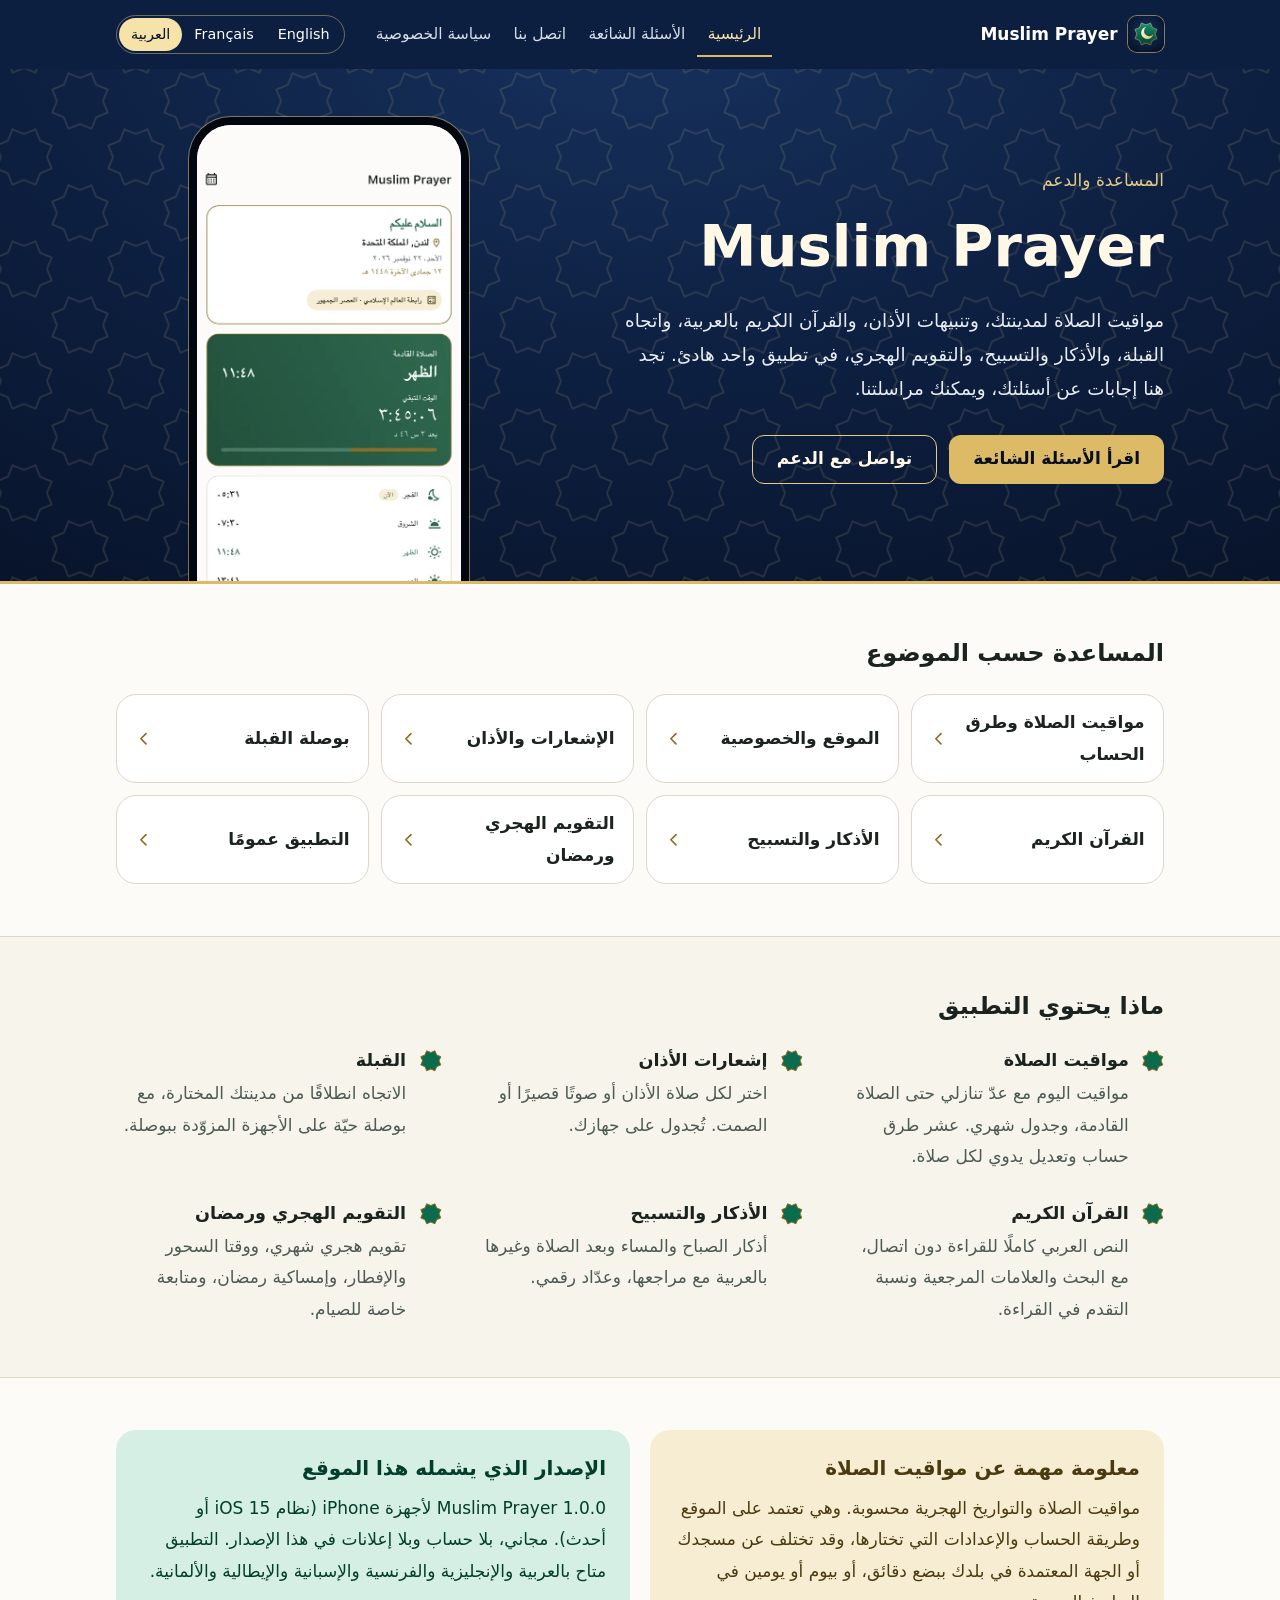
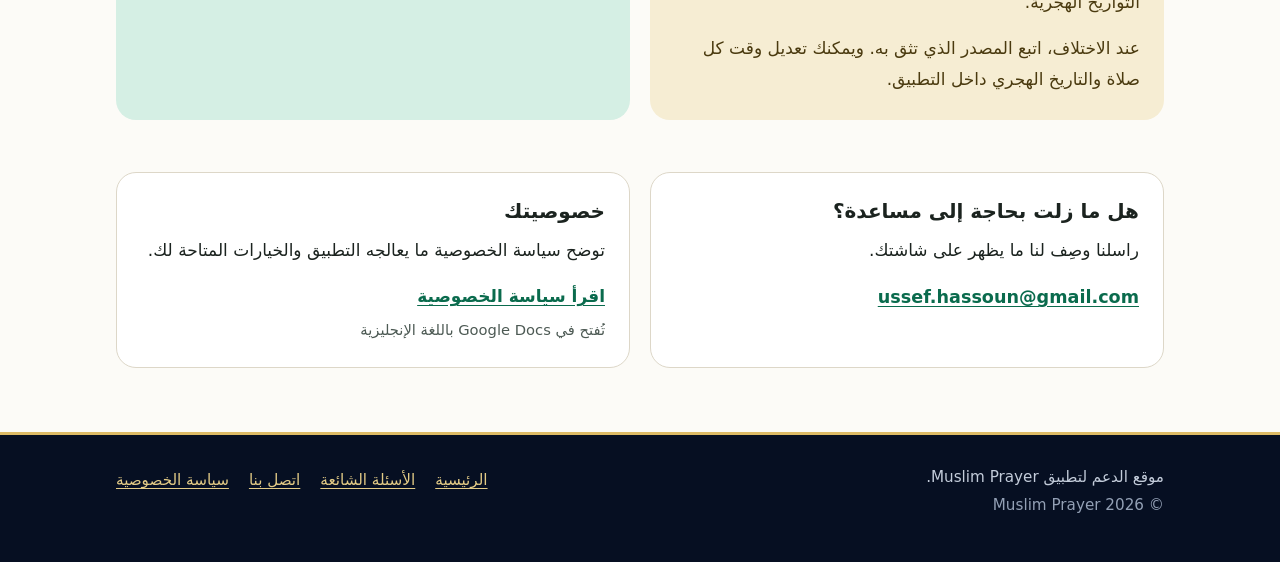
==== docs/ar/index.html @ 26692f29 "Muslim Prayer support website English, French and Arabic static site for GitHub Pages: home, FAQ, co" ====
<!doctype html>
<html lang="ar" dir="rtl">
<head>
<meta charset="utf-8">
<meta name="viewport" content="width=device-width, initial-scale=1">
<title>Muslim Prayer – الدعم</title>
<meta name="description" content="دعم تطبيق Muslim Prayer‏: مواقيت الصلاة وإشعارات الأذان والقبلة والقرآن الكريم والأذكار والتقويم الهجري. إجابات عن الأسئلة الشائعة وطريقة التواصل معنا.">
<link rel="canonical" href="https://hassoundev.github.io/muslim-prayer-support/ar/">
<link rel="alternate" hreflang="en" href="https://hassoundev.github.io/muslim-prayer-support/">
<link rel="alternate" hreflang="fr" href="https://hassoundev.github.io/muslim-prayer-support/fr/">
<link rel="alternate" hreflang="ar" href="https://hassoundev.github.io/muslim-prayer-support/ar/">
<link rel="alternate" hreflang="x-default" href="https://hassoundev.github.io/muslim-prayer-support/">
<meta property="og:type" content="website">
<meta property="og:site_name" content="Muslim Prayer">
<meta property="og:title" content="Muslim Prayer – الدعم">
<meta property="og:description" content="دعم تطبيق Muslim Prayer‏: مواقيت الصلاة وإشعارات الأذان والقبلة والقرآن الكريم والأذكار والتقويم الهجري. إجابات عن الأسئلة الشائعة وطريقة التواصل معنا.">
<meta property="og:url" content="https://hassoundev.github.io/muslim-prayer-support/ar/">
<meta property="og:image" content="https://hassoundev.github.io/muslim-prayer-support/assets/og.png">
<meta property="og:image:width" content="1200">
<meta property="og:image:height" content="630">
<meta property="og:image:alt" content="Muslim Prayer">
<meta property="og:locale" content="ar_AR">
<meta property="og:locale:alternate" content="en_US">
<meta property="og:locale:alternate" content="fr_FR">
<meta name="twitter:card" content="summary_large_image">
<meta name="color-scheme" content="light dark">
<meta name="theme-color" content="#0D1F40">
<link rel="icon" href="../assets/icon.svg" type="image/svg+xml">
<link rel="icon" href="../assets/favicon-32.png" sizes="32x32" type="image/png">
<link rel="apple-touch-icon" href="../assets/apple-touch-icon.png">
<link rel="stylesheet" href="../assets/style.css">
<script src="../assets/site.js" defer></script>
</head>
<body class="page-home">
<a class="skip" href="#main">الانتقال إلى المحتوى</a>
<header class="top">
<div class="wrap top-in">
<a class="brand" href="./"><img src="../assets/icon.svg" width="36" height="36" alt=""><span><bdi>Muslim Prayer</bdi></span></a>
<nav class="main" aria-label="القائمة الرئيسية"><ul><li><a href="./" aria-current="page">الرئيسية</a></li><li><a href="faq.html">الأسئلة الشائعة</a></li><li><a href="contact.html">اتصل بنا</a></li><li><a href="https://docs.google.com/document/d/1N44JQ4huydzqZc0Ibdk7IAWQGMgm_pN5pPzlLWqxU9c/edit?usp=sharing" rel="noopener noreferrer">سياسة الخصوصية</a></li></ul></nav>
<nav class="langs" aria-label="اللغة"><ul><li><a href="../" lang="en" hreflang="en" dir="ltr" data-lang-link>English</a></li><li><a href="../fr/" lang="fr" hreflang="fr" dir="ltr" data-lang-link>Français</a></li><li><a href="./" lang="ar" hreflang="ar" dir="rtl" data-lang-link aria-current="true">العربية</a></li></ul></nav>
</div>
</header>
<main id="main">
<section class="hero">
<div class="wrap hero-in">
<div class="hero-text">
<p class="kicker">المساعدة والدعم</p>
<h1><bdi>Muslim Prayer</bdi></h1>
<p class="lead">مواقيت الصلاة لمدينتك، وتنبيهات الأذان، والقرآن الكريم بالعربية، واتجاه القبلة، والأذكار والتسبيح، والتقويم الهجري، في تطبيق واحد هادئ. تجد هنا إجابات عن أسئلتك، ويمكنك مراسلتنا.</p>
<p class="actions"><a class="btn gold" href="faq.html">اقرأ الأسئلة الشائعة</a>
<a class="btn line" href="contact.html">تواصل مع الدعم</a></p>
</div>
<div class="phone"><img src="../assets/home-ar.webp" width="560" height="1217" alt="الشاشة الرئيسية لتطبيق Muslim Prayer‏: الصلاة القادمة مع عدّ تنازلي، ومواقيت اليوم في لندن."></div>
</div>
</section>
<section class="wrap sec" aria-labelledby="topics">
<h2 id="topics">المساعدة حسب الموضوع</h2>
<ul class="topics"><li><a href="faq.html#prayer-times"><span>مواقيت الصلاة وطرق الحساب</span><svg class="chev" viewBox="0 0 24 24" aria-hidden="true"><path d="M9 5l7 7-7 7"/></svg></a></li><li><a href="faq.html#location-privacy"><span>الموقع والخصوصية</span><svg class="chev" viewBox="0 0 24 24" aria-hidden="true"><path d="M9 5l7 7-7 7"/></svg></a></li><li><a href="faq.html#notifications"><span>الإشعارات والأذان</span><svg class="chev" viewBox="0 0 24 24" aria-hidden="true"><path d="M9 5l7 7-7 7"/></svg></a></li><li><a href="faq.html#qibla"><span>بوصلة القبلة</span><svg class="chev" viewBox="0 0 24 24" aria-hidden="true"><path d="M9 5l7 7-7 7"/></svg></a></li><li><a href="faq.html#quran"><span>القرآن الكريم</span><svg class="chev" viewBox="0 0 24 24" aria-hidden="true"><path d="M9 5l7 7-7 7"/></svg></a></li><li><a href="faq.html#adhkar"><span>الأذكار والتسبيح</span><svg class="chev" viewBox="0 0 24 24" aria-hidden="true"><path d="M9 5l7 7-7 7"/></svg></a></li><li><a href="faq.html#hijri"><span>التقويم الهجري ورمضان</span><svg class="chev" viewBox="0 0 24 24" aria-hidden="true"><path d="M9 5l7 7-7 7"/></svg></a></li><li><a href="faq.html#general"><span>التطبيق عمومًا</span><svg class="chev" viewBox="0 0 24 24" aria-hidden="true"><path d="M9 5l7 7-7 7"/></svg></a></li></ul>
</section>
<section class="band" aria-labelledby="features">
<div class="wrap sec">
<h2 id="features">ماذا يحتوي التطبيق</h2>
<ul class="features"><li><svg class="star" viewBox="0 0 24 24" aria-hidden="true"><path d="M16.6 .9l1.9 4.6 4.6 1.9L21.2 12l1.9 4.6-4.6 1.9-1.9 4.6L12 21.2l-4.6 1.9-1.9-4.6L.9 16.6 2.8 12 .9 7.4l4.6-1.9L7.4.9 12 2.8z"/></svg><div><h3>مواقيت الصلاة</h3><p>مواقيت اليوم مع عدّ تنازلي حتى الصلاة القادمة، وجدول شهري. عشر طرق حساب وتعديل يدوي لكل صلاة.</p></div></li><li><svg class="star" viewBox="0 0 24 24" aria-hidden="true"><path d="M16.6 .9l1.9 4.6 4.6 1.9L21.2 12l1.9 4.6-4.6 1.9-1.9 4.6L12 21.2l-4.6 1.9-1.9-4.6L.9 16.6 2.8 12 .9 7.4l4.6-1.9L7.4.9 12 2.8z"/></svg><div><h3>إشعارات الأذان</h3><p>اختر لكل صلاة الأذان أو صوتًا قصيرًا أو الصمت. تُجدول على جهازك.</p></div></li><li><svg class="star" viewBox="0 0 24 24" aria-hidden="true"><path d="M16.6 .9l1.9 4.6 4.6 1.9L21.2 12l1.9 4.6-4.6 1.9-1.9 4.6L12 21.2l-4.6 1.9-1.9-4.6L.9 16.6 2.8 12 .9 7.4l4.6-1.9L7.4.9 12 2.8z"/></svg><div><h3>القبلة</h3><p>الاتجاه انطلاقًا من مدينتك المختارة، مع بوصلة حيّة على الأجهزة المزوّدة ببوصلة.</p></div></li><li><svg class="star" viewBox="0 0 24 24" aria-hidden="true"><path d="M16.6 .9l1.9 4.6 4.6 1.9L21.2 12l1.9 4.6-4.6 1.9-1.9 4.6L12 21.2l-4.6 1.9-1.9-4.6L.9 16.6 2.8 12 .9 7.4l4.6-1.9L7.4.9 12 2.8z"/></svg><div><h3>القرآن الكريم</h3><p>النص العربي كاملًا للقراءة دون اتصال، مع البحث والعلامات المرجعية ونسبة التقدم في القراءة.</p></div></li><li><svg class="star" viewBox="0 0 24 24" aria-hidden="true"><path d="M16.6 .9l1.9 4.6 4.6 1.9L21.2 12l1.9 4.6-4.6 1.9-1.9 4.6L12 21.2l-4.6 1.9-1.9-4.6L.9 16.6 2.8 12 .9 7.4l4.6-1.9L7.4.9 12 2.8z"/></svg><div><h3>الأذكار والتسبيح</h3><p>أذكار الصباح والمساء وبعد الصلاة وغيرها بالعربية مع مراجعها، وعدّاد رقمي.</p></div></li><li><svg class="star" viewBox="0 0 24 24" aria-hidden="true"><path d="M16.6 .9l1.9 4.6 4.6 1.9L21.2 12l1.9 4.6-4.6 1.9-1.9 4.6L12 21.2l-4.6 1.9-1.9-4.6L.9 16.6 2.8 12 .9 7.4l4.6-1.9L7.4.9 12 2.8z"/></svg><div><h3>التقويم الهجري ورمضان</h3><p>تقويم هجري شهري، ووقتا السحور والإفطار، وإمساكية رمضان، ومتابعة خاصة للصيام.</p></div></li></ul>
</div>
</section>
<section class="wrap sec duo">
<div class="note"><h2>معلومة مهمة عن مواقيت الصلاة</h2><p>مواقيت الصلاة والتواريخ الهجرية محسوبة. وهي تعتمد على الموقع وطريقة الحساب والإعدادات التي تختارها، وقد تختلف عن مسجدك أو الجهة المعتمدة في بلدك ببضع دقائق، أو بيوم أو يومين في التواريخ الهجرية.</p>
<p>عند الاختلاف، اتبع المصدر الذي تثق به. ويمكنك تعديل وقت كل صلاة والتاريخ الهجري داخل التطبيق.</p></div>
<div class="note plain"><h2>الإصدار الذي يشمله هذا الموقع</h2><p>Muslim Prayer 1.0.0 لأجهزة iPhone (نظام iOS 15 أو أحدث). مجاني، بلا حساب وبلا إعلانات في هذا الإصدار. التطبيق متاح بالعربية والإنجليزية والفرنسية والإسبانية والإيطالية والألمانية.</p></div>
</section>
<section class="wrap sec duo last">
<div class="card" id="contact"><h2>هل ما زلت بحاجة إلى مساعدة؟</h2><p>راسلنا وصِف لنا ما يظهر على شاشتك.</p>
<p><a class="email" href="mailto:ussef.hassoun@gmail.com?subject=Muslim%20Prayer%20%E2%80%93%20%D8%A7%D9%84%D8%AF%D8%B9%D9%85"><bdi dir="ltr">ussef.hassoun@gmail.com</bdi></a></p></div>
<div class="card"><h2>خصوصيتك</h2><p>توضح سياسة الخصوصية ما يعالجه التطبيق والخيارات المتاحة لك.</p>
<p><a class="strong" href="https://docs.google.com/document/d/1N44JQ4huydzqZc0Ibdk7IAWQGMgm_pN5pPzlLWqxU9c/edit?usp=sharing" rel="noopener noreferrer">اقرأ سياسة الخصوصية</a><span class="hint">تُفتح في Google Docs باللغة الإنجليزية</span></p></div>
</section>
</main>
<footer class="foot">
<div class="wrap foot-in">
<p>موقع الدعم لتطبيق Muslim Prayer‏.<br><span class="copy">© 2026 <bdi>Muslim Prayer</bdi></span></p>
<nav aria-label="القائمة الرئيسية (2)"><ul><li><a href="./" aria-current="page">الرئيسية</a></li><li><a href="faq.html">الأسئلة الشائعة</a></li><li><a href="contact.html">اتصل بنا</a></li><li><a href="https://docs.google.com/document/d/1N44JQ4huydzqZc0Ibdk7IAWQGMgm_pN5pPzlLWqxU9c/edit?usp=sharing" rel="noopener noreferrer">سياسة الخصوصية</a></li></ul></nav>
</div>
</footer>
</body>
</html>
---- docs/assets/style.css ----
/* Muslim Prayer support site.
   Colours: lib/core/theme/app_colors.dart (light/dark roles of app_theme.dart)
   and the Khatam Seal icon palette (docs/APP_ICON_DESIGN.md). */
:root {
  --emerald-900: #033d2c; --emerald-800: #05513a; --emerald-700: #0a6b4d;
  --navy: #0d1f40; --navy-deep: #060f22; --navy-light: #17325e;
  --gold: #ddbb66; --gold-line: #e3cb86; --gold-light: #f6e3aa; --ivory: #fff8e6;

  --bg: #fcfbf7; --band: #f7f4ec; --card: #fff; --line: #ddd7c8;
  --text: #1b231f; --muted: #4d5a54;
  --primary: #0a6b4d; --on-primary: #fff; --soft: #d5efe4; --on-soft: #033d2c;
  --accent: #8c6d1f; --accent-soft: #f6edd3; --on-accent-soft: #4a3a0f;
  --font: system-ui, -apple-system, "Segoe UI", Roboto, "Helvetica Neue", Arial, sans-serif;
  color-scheme: light;
}
:root:lang(ar) {
  --font: system-ui, -apple-system, "Segoe UI", "SF Arabic", "Geeza Pro", "Noto Sans Arabic", Tahoma, sans-serif;
}
@media (prefers-color-scheme: dark) {
  :root {
    --bg: #0b1210; --band: #111a17; --card: #17231f; --line: #34443e;
    --text: #e6ece9; --muted: #a9b7b1;
    --primary: #6cc3a2; --on-primary: #033d2c; --soft: #05513a; --on-soft: #d5efe4;
    --accent: #e3cb86; --accent-soft: #2c2610; --on-accent-soft: #f6edd3;
    color-scheme: dark;
  }
}
*, *::before, *::after { box-sizing: border-box; }
html { scroll-padding-top: 1rem; -webkit-text-size-adjust: 100%; }
body { margin: 0; background: var(--bg); color: var(--text); font: 1.0625rem/1.65 var(--font); overflow-wrap: break-word; }
:lang(ar) body, body:lang(ar) { line-height: 1.85; }
img, svg { max-width: 100%; height: auto; display: block; }
h1, h2, h3 { line-height: 1.25; margin: 0; text-wrap: balance; }
:lang(ar) :is(h1, h2, h3) { line-height: 1.45; }
h2 { font-size: 1.5rem; }
p { margin: 0 0 .9rem; }
p:last-child { margin-bottom: 0; }
ul { margin: 0; padding: 0; }
a { color: var(--primary); text-underline-offset: .18em; }
a:focus-visible, summary:focus-visible { outline: 3px solid var(--gold); outline-offset: 3px; border-radius: 6px; }
.wrap { width: 100%; max-width: 68rem; margin-inline: auto; padding-inline: 1.25rem; }
.skip { position: absolute; inset-inline-start: 1rem; top: -4rem; background: var(--gold-light); color: var(--navy-deep); padding: .6rem 1rem; border-radius: 0 0 12px 12px; z-index: 5; }
.skip:focus { top: 0; }

/* Header */
.top { background: var(--navy); color: #fff; }
.top-in { display: flex; flex-wrap: wrap; align-items: center; gap: .35rem 1.25rem; padding-block: .7rem; }
.top ul { display: flex; flex-wrap: wrap; list-style: none; }
.top a { color: inherit; text-decoration: none; }
.brand { display: flex; align-items: center; gap: .65rem; font-weight: 650; white-space: nowrap; }
.brand img { border-radius: 9px; box-shadow: 0 0 0 1px rgb(227 203 134 / .55); }
.main { margin-inline-start: auto; }
.main a { display: block; padding: .55rem .7rem; color: #d7deea; font-size: .97rem; border-radius: 8px; }
.main a:hover { color: #fff; background: rgb(255 255 255 / .08); }
.main a[aria-current] { color: var(--gold-light); box-shadow: inset 0 -2px var(--gold); border-radius: 8px 8px 0 0; }
.langs ul { border: 1px solid rgb(227 203 134 / .45); border-radius: 999px; padding: 2px; flex-wrap: nowrap; }
.langs a { display: block; padding: .35rem .75rem; border-radius: 999px; font-size: .9rem; line-height: 1.5; white-space: nowrap; }
.langs a:hover { background: rgb(255 255 255 / .1); }
.langs a[aria-current] { background: var(--gold-light); color: var(--navy-deep); }

/* Home hero */
.hero { background: radial-gradient(90rem 50rem at 50% -10%, var(--navy-light), var(--navy) 45%, var(--navy-deep)); color: #e9edf4; position: relative; overflow: hidden; border-bottom: 3px solid var(--gold); }
.hero::before { content: ""; position: absolute; inset: 0; background: url(pattern.svg) center / 7rem; opacity: .13; }
.hero-in { position: relative; display: grid; grid-template-columns: 1.15fr .85fr; gap: 2rem 3rem; align-items: end; }
.hero-text { padding-block: 4.5rem; align-self: center; }
.kicker { color: var(--gold-line); margin-bottom: .5rem; }
.hero h1 { font-size: clamp(2.4rem, 6vw, 3.6rem); color: var(--ivory); font-weight: 700; letter-spacing: -.02em; }
.lead { font-size: 1.15rem; }
.hero .lead { margin: 1rem 0 1.75rem; max-width: 34rem; }
.actions { display: flex; flex-wrap: wrap; gap: .75rem; }
.btn { display: inline-block; padding: .8rem 1.5rem; border-radius: 12px; font-weight: 600; text-decoration: none; line-height: 1.4; }
.btn.gold { background: var(--gold); color: var(--navy-deep); }
.btn.gold:hover { background: var(--gold-light); }
.btn.line { border: 1px solid var(--gold-line); color: var(--ivory); padding-block: calc(.8rem - 1px); }
.btn.line:hover { background: rgb(255 255 255 / .08); }
.btn.green { background: var(--primary); color: var(--on-primary); }
.btn.green:hover { filter: brightness(1.1); }
.phone { justify-self: center; width: min(17.5rem, 78vw); max-height: 29rem; overflow: hidden; margin-top: 3rem; border: 8px solid #02060f; border-bottom: 0; border-radius: 42px 42px 0 0; box-shadow: 0 0 0 1px rgb(227 203 134 / .5); background: #fcfbf7; }
.phone img { width: 100%; }

/* Sections */
.sec { padding-block: 3.25rem; }
.band { background: var(--band); border-block: 1px solid var(--line); }
.sec > h2 { margin-bottom: 1.5rem; }
.topics { list-style: none; display: grid; grid-template-columns: repeat(auto-fill, minmax(min(100%, 15rem), 1fr)); gap: .75rem; }
.topics a { height: 100%; display: flex; align-items: center; justify-content: space-between; gap: 1rem; min-height: 3.75rem; padding: .75rem 1.15rem; background: var(--card); border: 1px solid var(--line); border-radius: 20px; color: var(--text); text-decoration: none; font-weight: 550; }
.topics a:hover { border-color: var(--accent); }
.chev { width: 1.1rem; flex: none; fill: none; stroke: var(--accent); stroke-width: 2.2; stroke-linecap: round; stroke-linejoin: round; }
[dir=rtl] .chev { transform: scaleX(-1); }
.star { width: 1.35rem; height: 1.35rem; flex: none; fill: var(--primary); stroke: var(--accent); stroke-width: 1.1; stroke-linejoin: round; overflow: visible; }
.features { list-style: none; display: grid; grid-template-columns: repeat(auto-fit, minmax(min(100%, 18rem), 1fr)); gap: 1.75rem 2.25rem; }
.features li { display: flex; gap: .85rem; }
.features .star { margin-top: .15rem; }
.features h3 { font-size: 1.1rem; margin-bottom: .3rem; }
.features p { color: var(--muted); }
.duo { display: grid; grid-template-columns: repeat(auto-fit, minmax(min(100%, 22rem), 1fr)); gap: 1.25rem; }
.duo h2, .card h2 { font-size: 1.25rem; margin-bottom: .6rem; }
.duo.last { padding-top: 0; padding-bottom: 4rem; }
.note { background: var(--accent-soft); color: var(--on-accent-soft); border-radius: 20px; padding: 1.5rem; }
.note.plain { background: var(--soft); color: var(--on-soft); }
.card { background: var(--card); border: 1px solid var(--line); border-radius: 20px; padding: 1.5rem; }
.email { font-weight: 650; font-size: 1.1rem; overflow-wrap: anywhere; }
.strong { font-weight: 600; }
.hint { display: block; color: var(--muted); font-size: .92rem; margin-top: .2rem; }
.is-placeholder { background: #ffe08a; color: #4a2b00; padding: .15em .45em; border-radius: 6px; outline: 2px dashed #b3261e; outline-offset: 2px; }
.placeholder-note { display: block; color: #b3261e; font-size: .92rem; font-weight: 400; margin-top: .6rem; }
@media (prefers-color-scheme: dark) { .placeholder-note { color: #f2b8b5; } }

/* FAQ and contact */
.pagehead { background: var(--band); border-bottom: 1px solid var(--line); padding-block: 2.75rem; }
.pagehead h1 { font-size: clamp(1.9rem, 5vw, 2.6rem); letter-spacing: -.015em; margin-bottom: .6rem; }
:lang(ar) :is(.pagehead h1, .hero h1) { letter-spacing: 0; }
.pagehead .lead { color: var(--muted); max-width: 44rem; }
.faq { display: grid; grid-template-columns: 15.5rem minmax(0, 1fr); gap: 3rem; padding-block: 2.5rem 4rem; align-items: start; }
.toc { position: sticky; top: 1.25rem; }
.toc h2 { font-size: .95rem; color: var(--muted); font-weight: 600; margin-bottom: .5rem; }
.toc ul { list-style: none; border-inline-start: 2px solid var(--line); }
.toc a { display: block; padding: .38rem .9rem; color: var(--text); text-decoration: none; font-size: .97rem; line-height: 1.45; }
.toc a:hover { color: var(--primary); text-decoration: underline; }
.faq-body section { margin-bottom: 2.75rem; scroll-margin-top: 1rem; }
.faq-body section > h2 { display: flex; align-items: center; gap: .7rem; margin-bottom: .75rem; font-size: 1.4rem; }
details { border-bottom: 1px solid var(--line); scroll-margin-top: 1rem; }
summary { display: flex; justify-content: space-between; align-items: center; gap: 1rem; padding: .95rem .25rem; cursor: pointer; list-style: none; }
summary::-webkit-details-marker { display: none; }
summary::after { content: ""; flex: none; width: .55rem; height: .55rem; margin-inline: .5rem; border: solid var(--accent); border-width: 0 2px 2px 0; transform: translateY(-2px) rotate(45deg); transition: transform .15s; }
details[open] summary::after { transform: translateY(2px) rotate(225deg); }
summary h3 { font-size: 1.05rem; font-weight: 600; }
summary:hover h3 { color: var(--primary); }
.answer { padding: 0 .25rem 1.25rem; max-width: 42rem; }
.answer ul, .contact ul { padding-inline-start: 1.25rem; margin-bottom: .9rem; }
.answer li, .contact li { margin-bottom: .35rem; }
li::marker { color: var(--accent); }
.after { margin-top: 1.1rem; }
.contact { display: grid; grid-template-columns: minmax(0, 24rem) minmax(0, 1fr); gap: 2.5rem 3.5rem; padding-block: 2.75rem 4rem; align-items: start; }
.label { color: var(--muted); margin-bottom: .25rem; }
.big { margin-bottom: 1.25rem; }
.contact-side section { margin-bottom: 2rem; }
.contact-side h2 { font-size: 1.2rem; margin-bottom: .5rem; }

/* Footer, 404 */
.foot { background: var(--navy-deep); color: #c3ccda; font-size: .95rem; border-top: 3px solid var(--gold); }
.foot-in { display: flex; flex-wrap: wrap; justify-content: space-between; gap: 1rem 2rem; padding-block: 1.75rem; }
.foot ul { display: flex; flex-wrap: wrap; gap: .35rem 1.25rem; list-style: none; }
.foot a { color: var(--gold-line); display: inline-block; padding-block: .2rem; }
.copy { color: #93a0b5; }
.nf { padding-block: 3rem; }
.nf img { border-radius: 18px; }
.nf h1 { margin-block: 1rem 1.5rem; }
.nf-grid { display: grid; grid-template-columns: repeat(auto-fit, minmax(min(100%, 17rem), 1fr)); gap: 2rem; }
.nf h2 { font-size: 1.2rem; margin-bottom: .5rem; }

@media (max-width: 60rem) {
  .main { order: 3; width: 100%; margin: 0 -.7rem; }
  .top-in { justify-content: space-between; }
}
@media (max-width: 48rem) {
  .hero-in, .faq, .contact { grid-template-columns: minmax(0, 1fr); }
  .hero-text { padding-block: 3rem 0; }
  .phone { margin-top: 1rem; max-height: 22rem; }
  .sec { padding-block: 2.5rem; }
  .faq { gap: 2rem; padding-top: 1.5rem; }
  .toc { position: static; }
}
@media (max-width: 30rem) {
  .brand { gap: .5rem; font-size: .98rem; }
  .brand img { width: 30px; height: 30px; border-radius: 8px; }
  .langs a { padding-inline: .5rem; font-size: .84rem; }
  .top-in { column-gap: .4rem; }
  .main a { padding-inline: .55rem; font-size: .92rem; }
  .main { margin: 0 -.55rem; }
}
@media (prefers-reduced-motion: reduce) { summary::after { transition: none; } }
@media print { .top, .foot, .toc, .phone { display: none; } }
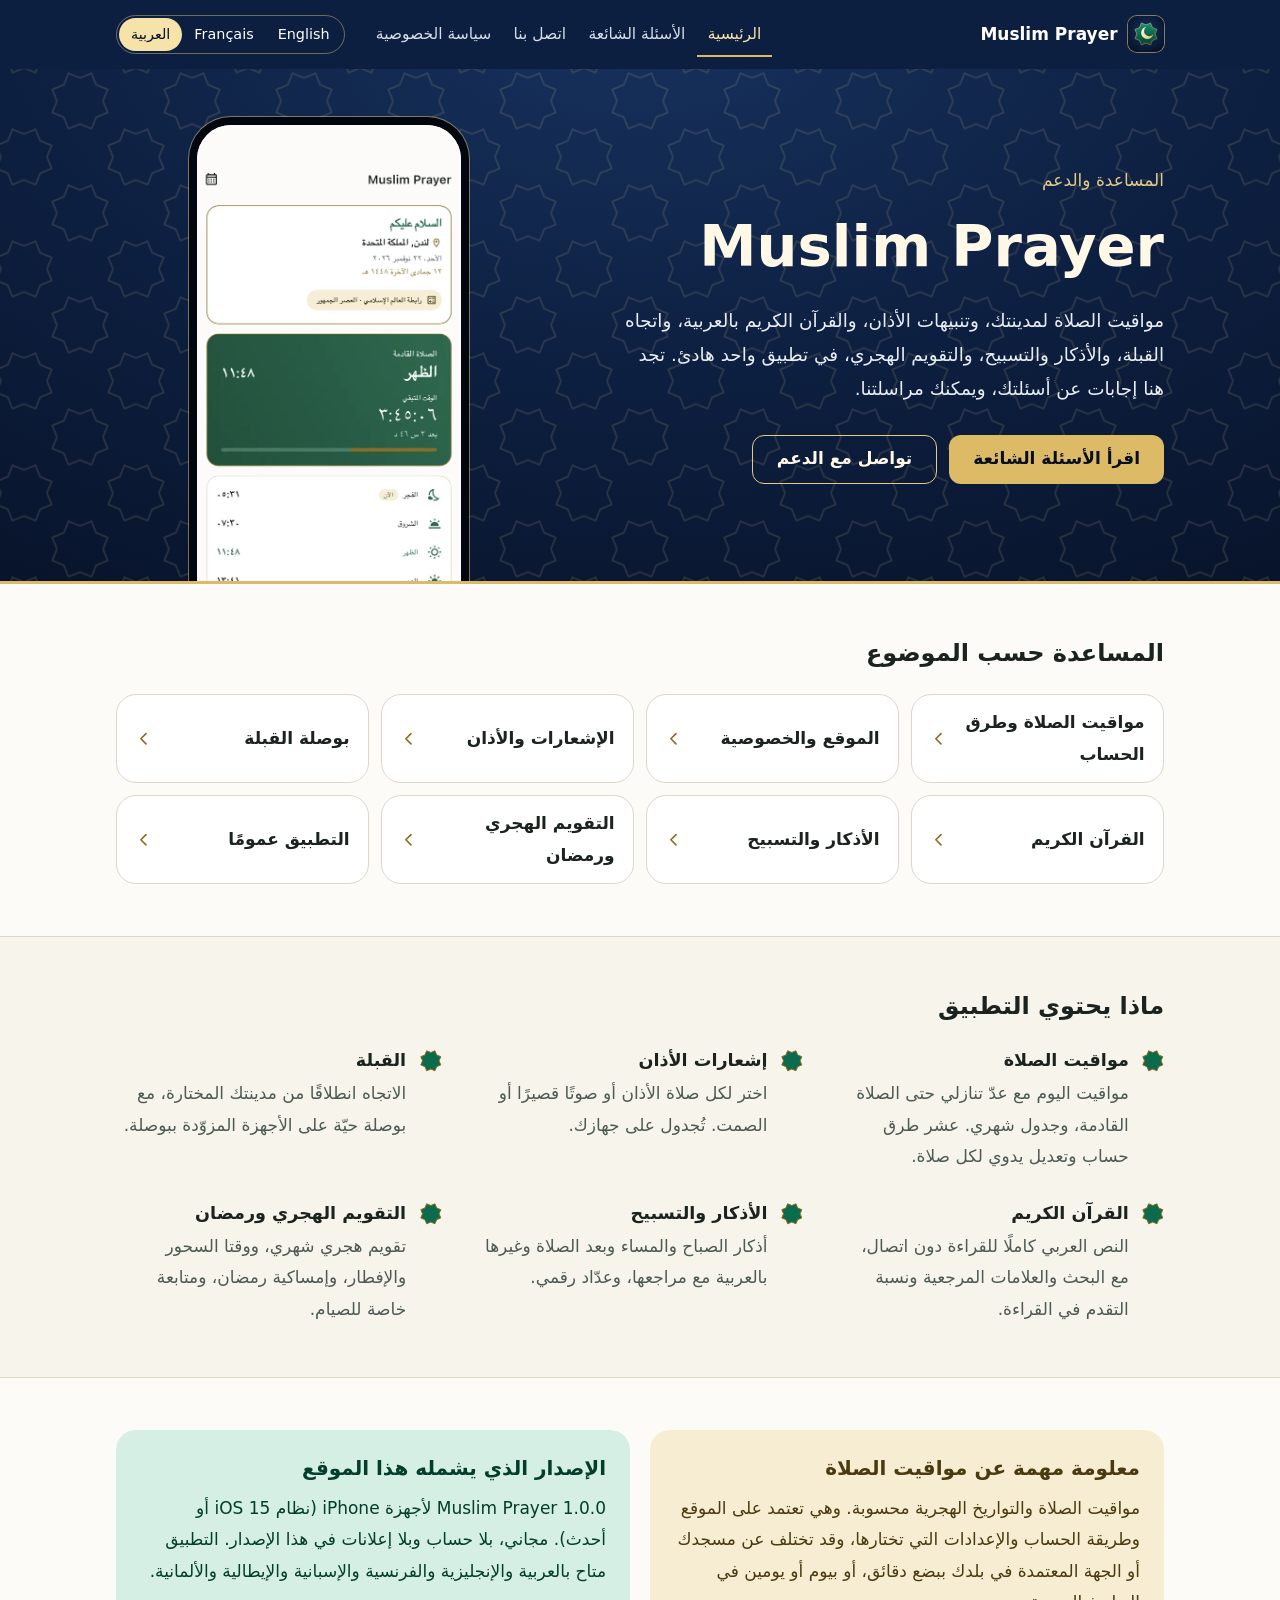
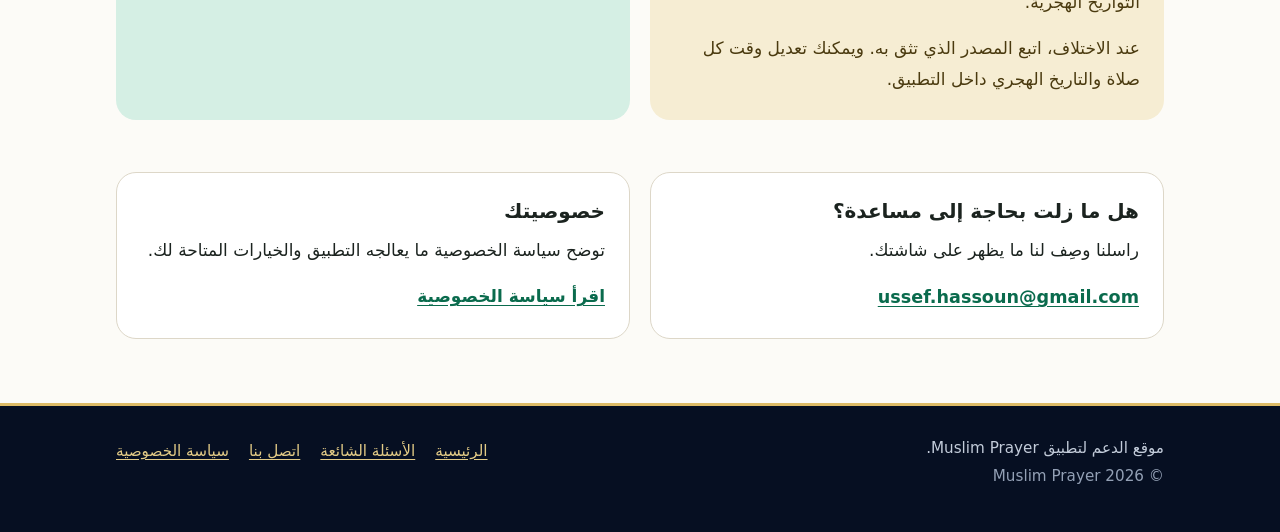
==== commit 9b3fb3ba: "Privacy policy pages in English, French and Arabic Co-Authored-By: Claude Opus 5.5 <noreply@anthropi" ====
--- a/docs/ar/index.html
+++ b/docs/ar/index.html
@@ -36,7 +36,7 @@
 <header class="top">
 <div class="wrap top-in">
 <a class="brand" href="./"><img src="../assets/icon.svg" width="36" height="36" alt=""><span><bdi>Muslim Prayer</bdi></span></a>
-<nav class="main" aria-label="القائمة الرئيسية"><ul><li><a href="./" aria-current="page">الرئيسية</a></li><li><a href="faq.html">الأسئلة الشائعة</a></li><li><a href="contact.html">اتصل بنا</a></li><li><a href="https://docs.google.com/document/d/1N44JQ4huydzqZc0Ibdk7IAWQGMgm_pN5pPzlLWqxU9c/edit?usp=sharing" rel="noopener noreferrer">سياسة الخصوصية</a></li></ul></nav>
+<nav class="main" aria-label="القائمة الرئيسية"><ul><li><a href="./" aria-current="page">الرئيسية</a></li><li><a href="faq.html">الأسئلة الشائعة</a></li><li><a href="contact.html">اتصل بنا</a></li><li><a href="privacy.html">سياسة الخصوصية</a></li></ul></nav>
 <nav class="langs" aria-label="اللغة"><ul><li><a href="../" lang="en" hreflang="en" dir="ltr" data-lang-link>English</a></li><li><a href="../fr/" lang="fr" hreflang="fr" dir="ltr" data-lang-link>Français</a></li><li><a href="./" lang="ar" hreflang="ar" dir="rtl" data-lang-link aria-current="true">العربية</a></li></ul></nav>
 </div>
 </header>
@@ -72,13 +72,13 @@
 <div class="card" id="contact"><h2>هل ما زلت بحاجة إلى مساعدة؟</h2><p>راسلنا وصِف لنا ما يظهر على شاشتك.</p>
 <p><a class="email" href="mailto:ussef.hassoun@gmail.com?subject=Muslim%20Prayer%20%E2%80%93%20%D8%A7%D9%84%D8%AF%D8%B9%D9%85"><bdi dir="ltr">ussef.hassoun@gmail.com</bdi></a></p></div>
 <div class="card"><h2>خصوصيتك</h2><p>توضح سياسة الخصوصية ما يعالجه التطبيق والخيارات المتاحة لك.</p>
-<p><a class="strong" href="https://docs.google.com/document/d/1N44JQ4huydzqZc0Ibdk7IAWQGMgm_pN5pPzlLWqxU9c/edit?usp=sharing" rel="noopener noreferrer">اقرأ سياسة الخصوصية</a><span class="hint">تُفتح في Google Docs باللغة الإنجليزية</span></p></div>
+<p><a class="strong" href="privacy.html">اقرأ سياسة الخصوصية</a></p></div>
 </section>
 </main>
 <footer class="foot">
 <div class="wrap foot-in">
 <p>موقع الدعم لتطبيق Muslim Prayer‏.<br><span class="copy">© 2026 <bdi>Muslim Prayer</bdi></span></p>
-<nav aria-label="القائمة الرئيسية (2)"><ul><li><a href="./" aria-current="page">الرئيسية</a></li><li><a href="faq.html">الأسئلة الشائعة</a></li><li><a href="contact.html">اتصل بنا</a></li><li><a href="https://docs.google.com/document/d/1N44JQ4huydzqZc0Ibdk7IAWQGMgm_pN5pPzlLWqxU9c/edit?usp=sharing" rel="noopener noreferrer">سياسة الخصوصية</a></li></ul></nav>
+<nav aria-label="القائمة الرئيسية (2)"><ul><li><a href="./" aria-current="page">الرئيسية</a></li><li><a href="faq.html">الأسئلة الشائعة</a></li><li><a href="contact.html">اتصل بنا</a></li><li><a href="privacy.html">سياسة الخصوصية</a></li></ul></nav>
 </div>
 </footer>
 </body>
--- a/docs/assets/style.css
+++ b/docs/assets/style.css
@@ -137,6 +137,14 @@
 .contact-side section { margin-bottom: 2rem; }
 .contact-side h2 { font-size: 1.2rem; margin-bottom: .5rem; }
 
+/* Privacy policy */
+.policy section { max-width: 44rem; }
+.policy section ul { padding-inline-start: 1.25rem; margin-bottom: .9rem; }
+.policy section li { margin-bottom: .35rem; }
+.policy section h3 { font-size: 1.08rem; margin: 1.4rem 0 .5rem; }
+.policy .note { max-width: 44rem; margin-bottom: 2rem; padding: 1rem 1.25rem; }
+.policy .note a { color: inherit; }
+
 /* Footer, 404 */
 .foot { background: var(--navy-deep); color: #c3ccda; font-size: .95rem; border-top: 3px solid var(--gold); }
 .foot-in { display: flex; flex-wrap: wrap; justify-content: space-between; gap: 1rem 2rem; padding-block: 1.75rem; }
@@ -160,6 +168,7 @@
   .sec { padding-block: 2.5rem; }
   .faq { gap: 2rem; padding-top: 1.5rem; }
   .toc { position: static; }
+  .policy .toc { display: none; }
 }
 @media (max-width: 30rem) {
   .brand { gap: .5rem; font-size: .98rem; }
